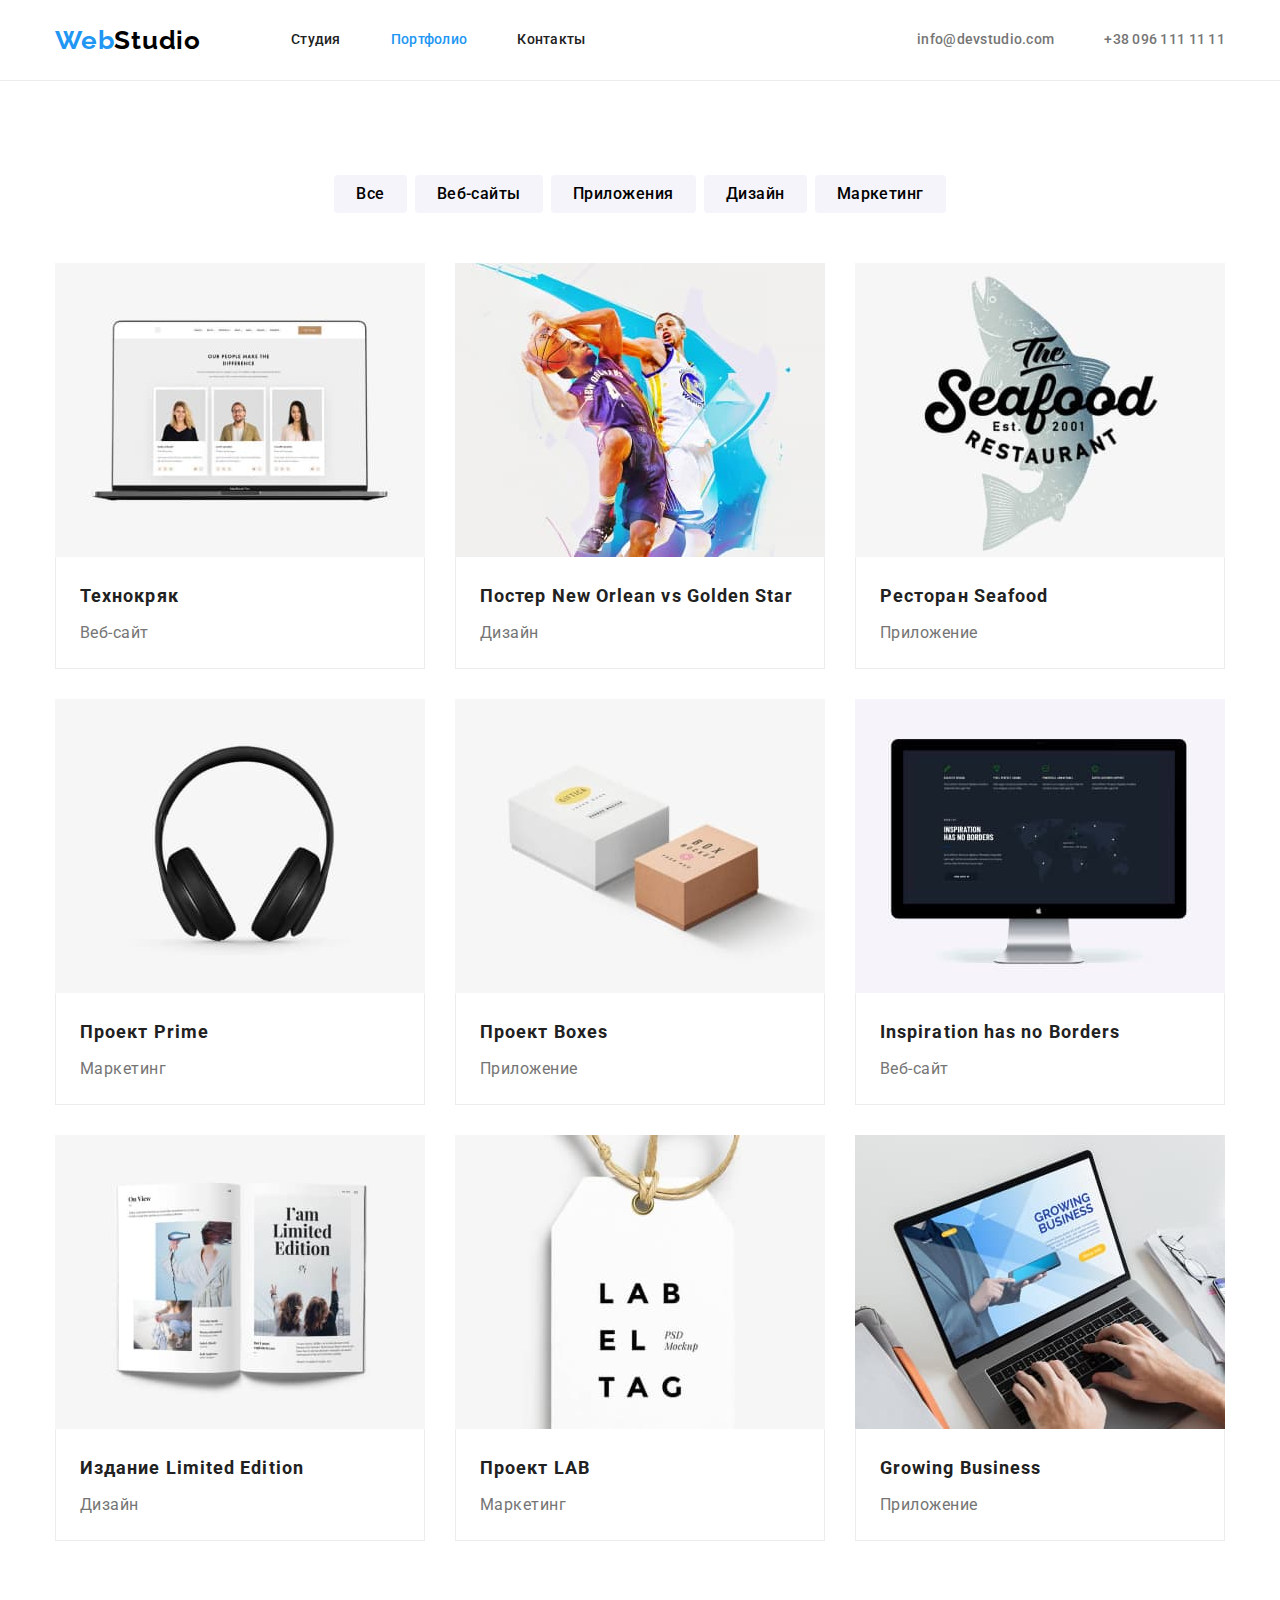
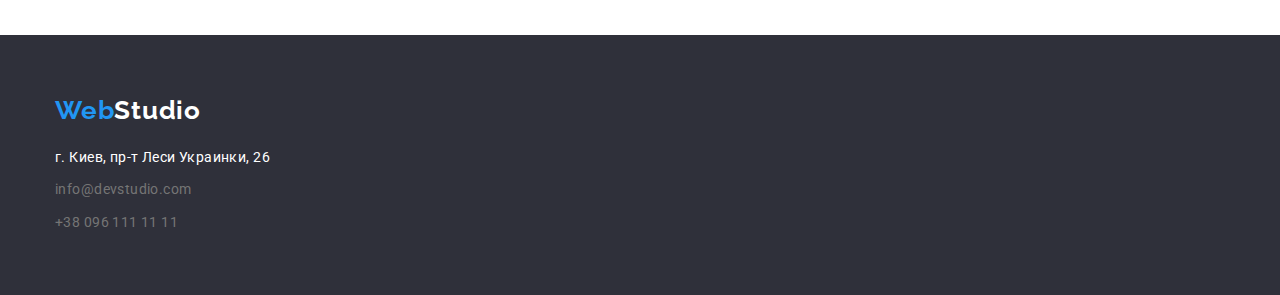
==== portfolio.html @ 1a52b425 "copy HW3" ====
<!DOCTYPE html>
<html lang="ru">

<head>
  <meta charset="UTF-8" />
  <meta http-equiv="X-UA-Compatible" content="IE=edge" />
  <meta name="viewport" content="width=device-width, initial-scale=1.0" />
  <link rel="preconnect" href="https://fonts.googleapis.com">
  <link rel="preconnect" href="https://fonts.gstatic.com" crossorigin>
  <link href="https://fonts.googleapis.com/css2?family=Raleway:wght@700&family=Roboto:wght@400;500;700;900&display=swap"
    rel="stylesheet">
  <link rel="stylesheet" href="https://cdnjs.cloudflare.com/ajax/libs/modern-normalize/1.1.0/modern-normalize.min.css">
  <link rel="stylesheet" href="./css/styles.css">
  <title>WebStudio</title>
</head>

<body>
<header class="header">
  <div class="container">
    <nav class="nav">
      <a class="logo" href="./index.html"><span class="logo-decoration">Web</span>Studio</a>
      <ul class="nav-list">
        <li class="item"><a class="link" href="./index.html">Студия</a></li>
        <li class="item"><a class="link active" href="./portfolio.html">Портфолио</a></li>
        <li class="item"><a class="link" href="#">Контакты</a></li>
      </ul>
    </nav>
    <ul class="contacts-list">
      <li class="item"><a class="link" href="mailto:info@devstudio.com">info@devstudio.com</a></li>
      <li class="item"><a class="link" href="tel:+380961111111">+38 096 111 11 11</a></li>
    </ul>
  </div>
</header>
  <main>
    <section class="section menu">
      <div class="container">
        <h1 class="title">Портфолио</h1>
        <ul class="menu-list">
          <li class="item"><button type="button">Все</button></li>
          <li class="item"><button type="button">Веб-сайты</button></li>
          <li class="item"><button type="button">Приложения</button></li>
          <li class="item"><button type="button">Дизайн</button></li>
          <li class="item"><button type="button">Маркетинг</button></li>
        </ul>
        <ul class="portfolio-list">
          <li class="item">
            <a href="#">
              <img src="./images/laptop.jpeg" alt="включенный ноутбук" width="370" height="294">
            </a>
            <div class="description">
              <h2 class="project-name">Технокряк</h2>
              <p class="project-type">Веб-сайт</p>
            </div>
          </li>
          <li class="item">
            <a href="#">
              <img src="./images/two-players.jpeg" alt="два баскетболиста борящихся за мяч" width="370" height="294">
            </a>
            <div class="description">
              <h2 class="project-name">Постер New Orlean vs Golden Star</h2>
              <p class="project-type">Дизайн</p>
            </div>
          </li>
          <li class="item">
            <a href="#">
              <img src="./images/logo-fish.jpeg" alt="логотип ресторана в виде рыбы" width="370" height="294">
            </a>
            <div class="description">
              <h2 class="project-name">Ресторан Seafood</h2>
              <p class="project-type">Приложение</p>
            </div>
          </li>
          <li class="item">
            <a href="#">
              <img src="./images/headphones.jpeg" alt="черные полноразмерные наушники" width="370" height="294">
            </a>
            <div class="description">
              <h2 class="project-name">Проект Prime</h2>
              <p class="project-type">Маркетинг</p>
            </div>
          </li>
          <li class="item">
            <a href="#">
              <img src="./images/two-boxes.jpeg" alt="белая и бежевая картонные коробки" width="370" height="294">
            </a>
            <div class="description">
              <h2 class="project-name">Проект Boxes</h2>
              <p class="project-type">Приложение</p>
            </div>
          </li>
          <li class="item">
            <a href="#">
              <img src="./images/monitor.jpeg" alt="включенный монитор" width="370" height="294">
            </a>
            <div class="description">
              <h2 class="project-name">Inspiration has no Borders</h2>
              <p class="project-type">Веб-сайт</p>
            </div>
          </li>
          <li class="item">
            <a href="#">
              <img src="./images/open_book.jpeg" alt="открытая книга" width="370" height="294">
            </a>
            <div class="description">
              <h2 class="project-name">Издание Limited Edition</h2>
              <p class="project-type">Дизайн</p>
            </div>
          </li>
          <li class="item">
            <a href="#">
              <img src="./images/tag.jpeg" alt="белая бирка с веревочкой" width="370" height="294">
            </a>
            <div class="description">
              <h2 class="project-name">Проект LAB</h2>
              <p class="project-type">Маркетинг</p>
            </div>
          </li>
          <li class="item">
            <a href="#">
              <img src="./images/work-on-laptop.jpeg" alt="ноутбук на котором работают" width="370" height="294">
            </a>
            <div class="description">
              <h2 class="project-name">Growing Business</h2>
              <p class="project-type">Приложение</p>
            </div>
          </li>
        </ul>
      </div>
    </section>
  </main>
  <footer class="footer">
    <div class="container">
      <a class="logo" href="./index.html"><span class="logo-decoration">Web</span>Studio</a>
      <address>
        <ul class="address-list">
          <li class="item"><a class="link address" href="#">г. Киев, пр-т Леси Украинки, 26</a></li>
          <li class="item"><a class="link" href="mailto:info@devstudio.com">info@devstudio.com</a></li>
          <li class="item"><a class="link" href="tel:+380961111111">+38 096 111 11 11</a></li>
        </ul>
      </address>
    </div>
  </footer>
</body>

</html>
---- css/styles.css ----
:root {
  --basic-background-color: #ffffff;
  --brand-background-color: #2f303a;
  --section-background-color: #e5e5e5;
  --section-background-color-comand: #f5f4fa;
  --text-color-accent: #2196f3;
  --text-color-primary: #212121;
  --text-color-secondary: #757575;
  --color-logo: #000000;
  --section-background-menu: #eeeeee;
  --header-border-color: #ececec;
}

h1,
h2,
h3,
ul,
p {
  margin: 0;
  padding: 0;
}

body {
  font-family: "Roboto", sans-serif;
  color: var(--text-color-primary);
}

body ul,
a {
  list-style: none;
  text-decoration: none;
}

.section {
  padding-top: 94px;
  padding-bottom: 94px;
  /* outline: 1px solid red; */
}

.container {
  width: 1200px;
  padding: 0 15px;
  margin: 0 auto;
}

/* header */
.header {
  font-weight: 500;
  font-size: 14px;
  line-height: 1.14;
  letter-spacing: 0.02em;
  border-bottom: 1px solid var(--header-border-color);
}

.contacts-list .link {
  color: var(--text-color-secondary);
  display: block;
  padding: 32px 0;
}

.nav-list .link {
  color: var(--text-color-primary);
  display: block;
  padding: 32px 0;
}

.link.active {
  color: var(--text-color-accent);
}

.logo {
  font-family: "Raleway", sans-serif;
  font-weight: 700;
  font-size: 26px;
  line-height: 1.19;
  letter-spacing: 0.03em;
  color: var(--color-logo);
  margin-right: 90px;
}

.logo-decoration {
  color: var(--text-color-accent);
}

.link:hover,
.link:focus {
  color: var(--text-color-accent);
}

.header .container {
  display: flex;
  align-items: center;
}

.nav {
  display: flex;
  align-items: center;
}

.nav-list,
.contacts-list {
  display: flex;
  align-items: center;
}

.contacts-list {
  margin-left: auto;
}

.nav-list .item,
.contacts-list .item {
  margin-right: 50px;
}

.nav-list .item:last-child,
.contacts-list .item:last-child {
  margin-right: 0;
}

/* hero */
.hero {
  background-color: var(--brand-background-color);
  text-align: center;
}

.hero .container {
  padding: 200px 0;
}

.title.hero {
  font-weight: 900;
  font-size: 44px;
  line-height: 1.36;
  letter-spacing: 0.06em;
  text-transform: uppercase;
  color: var(--basic-background-color);
  margin-bottom: 30px;
  margin-left: auto;
  margin-right: auto;
  width: 696px;
}

.hero button {
  width: 200px;
  height: 50px;
  background-color: var(--text-color-accent);
  color: var(--basic-background-color);
  border: 0;
  text-align: center;
  font-weight: 700;
  font-size: 16px;
  line-height: 1.87;
  cursor: pointer;
  display: block;
  display: inline-block;
  align-items: center;
  text-align: center;
  letter-spacing: 0.06em;
  border-radius: 4px;
}

.title {
  font-weight: 700;
  font-size: 36px;
  line-height: 1.17;
  text-align: center;
  letter-spacing: 0.03em;
}

/* benefits */
.benefits .container {
  margin: 0 auto;
}

.benefits .list {
  display: flex;
}

.benefits .item {
  width: 270px;
  justify-content: space-between;
}

.benefits .item:not(:first-child) {
  margin-left: 30px;
}

.benefits .title,
.menu .title {
  display: none;
}

.header,
.benefits,
.our-work,
.menu {
  background-color: var(--header-background-color);
}

.benefits .sub-title {
  font-weight: 700;
  font-size: 14px;
  line-height: 1.14;
  letter-spacing: 0.03em;
  text-transform: uppercase;
  margin-bottom: 10px;
}

.benefits .text {
  color: var(--text-color-secondary);
  font-size: 14px;
  line-height: 1.71;
  letter-spacing: 0.03em;
}

.section.our-work {
  padding-top: 0;
}

.our-work img {
  display: block;
  max-height: auto;
}

.our-work .title {
  margin-bottom: 50px;
}

.our-work .title-list {
  display: flex;
  justify-content: space-between;
}

/* comand */
.comand {
  background-color: var(--section-background-color-comand);
}

.comand .title {
  margin-bottom: 50px;
}

.comand .title-list {
  display: flex;
  justify-content: space-between;
}

.photo-worker {
  display: block;
  margin-bottom: 30px;
}

.worker-name {
  margin-bottom: 10px;
}

.job-title {
  margin-bottom: 30px;
}

.comand .item {
  width: 270px;
  background-color: var(--basic-background-color);
  box-shadow: 0px 1px 3px rgba(0, 0, 0, 0.12), 0px 1px 1px rgba(0, 0, 0, 0.14),
    0px 2px 1px rgba(0, 0, 0, 0.2);
  border-radius: 0px 0px 4px 4px;
}

.worker-name {
  font-weight: 500;
  font-size: 16px;
  line-height: 1.19;
  text-align: center;
  letter-spacing: 0.03em;
}

.job-title {
  color: var(--text-color-secondary);
  font-size: 16px;
  line-height: 1.18;
  text-align: center;
  letter-spacing: 0.03em;
}

/* menu portfolio */
.menu-list button {
  background-color: var(--section-background-color-comand);
  font-weight: 500;
  font-size: 16px;
  line-height: 1.62;
  text-align: center;
  letter-spacing: 0.03em;
  padding: 6px 22px;
  border: 0;
  cursor: pointer;
  border-radius: 4px;
}

.menu .menu-list {
  display: flex;
  margin-bottom: 50px;
  justify-content: center;
}

.menu-list .item:not(:last-child) {
  margin-right: 8px;
}

.menu .portfolio-list {
  display: flex;
  flex-wrap: wrap;
  justify-content: space-between;
}

.portfolio-list .item:not(:nth-last-child(-n + 3)) {
  margin-bottom: 30px;
}

.portfolio-list img {
  display: block;
}

.portfolio-list .description {
  border: 1px solid var(--header-border-color);
  border-top: 1px solid transparent;
  padding: 20px 24px;
  margin-bottom: 0;
}

.project-name {
  font-weight: 700;
  font-size: 18px;
  line-height: 2;
  letter-spacing: 0.06em;
  margin-bottom: 4px;
}

.project-type {
  color: var(--text-color-secondary);
  font-size: 16px;
  line-height: 1.87;
  letter-spacing: 0.03em;
}

.menu-list button:hover,
.menu-list button:focus {
  background-color: var(--text-color-accent);
  color: var(--basic-background-color);
  box-shadow: 0px 3px 1px rgba(0, 0, 0, 0.1), 0px 1px 2px rgba(0, 0, 0, 0.08),
    0px 2px 2px rgba(0, 0, 0, 0.12);
}

/* footer */
.footer {
  background-color: var(--brand-background-color);
  font-size: 14px;
  line-height: 1.71;
  letter-spacing: 0.03em;
}

.footer {
  padding-top: 60px;
  padding-bottom: 60px;
}

.footer .logo {
  color: var(--basic-background-color);
  margin-bottom: 20px;
  display: block;
}

.footer .item:not(:last-child) {
  margin-bottom: 9px;
}

.address-list .link {
  color: var(--text-color-secondary);
  font-style: normal;
}

.address-list .link.address {
  color: var(--basic-background-color);
}
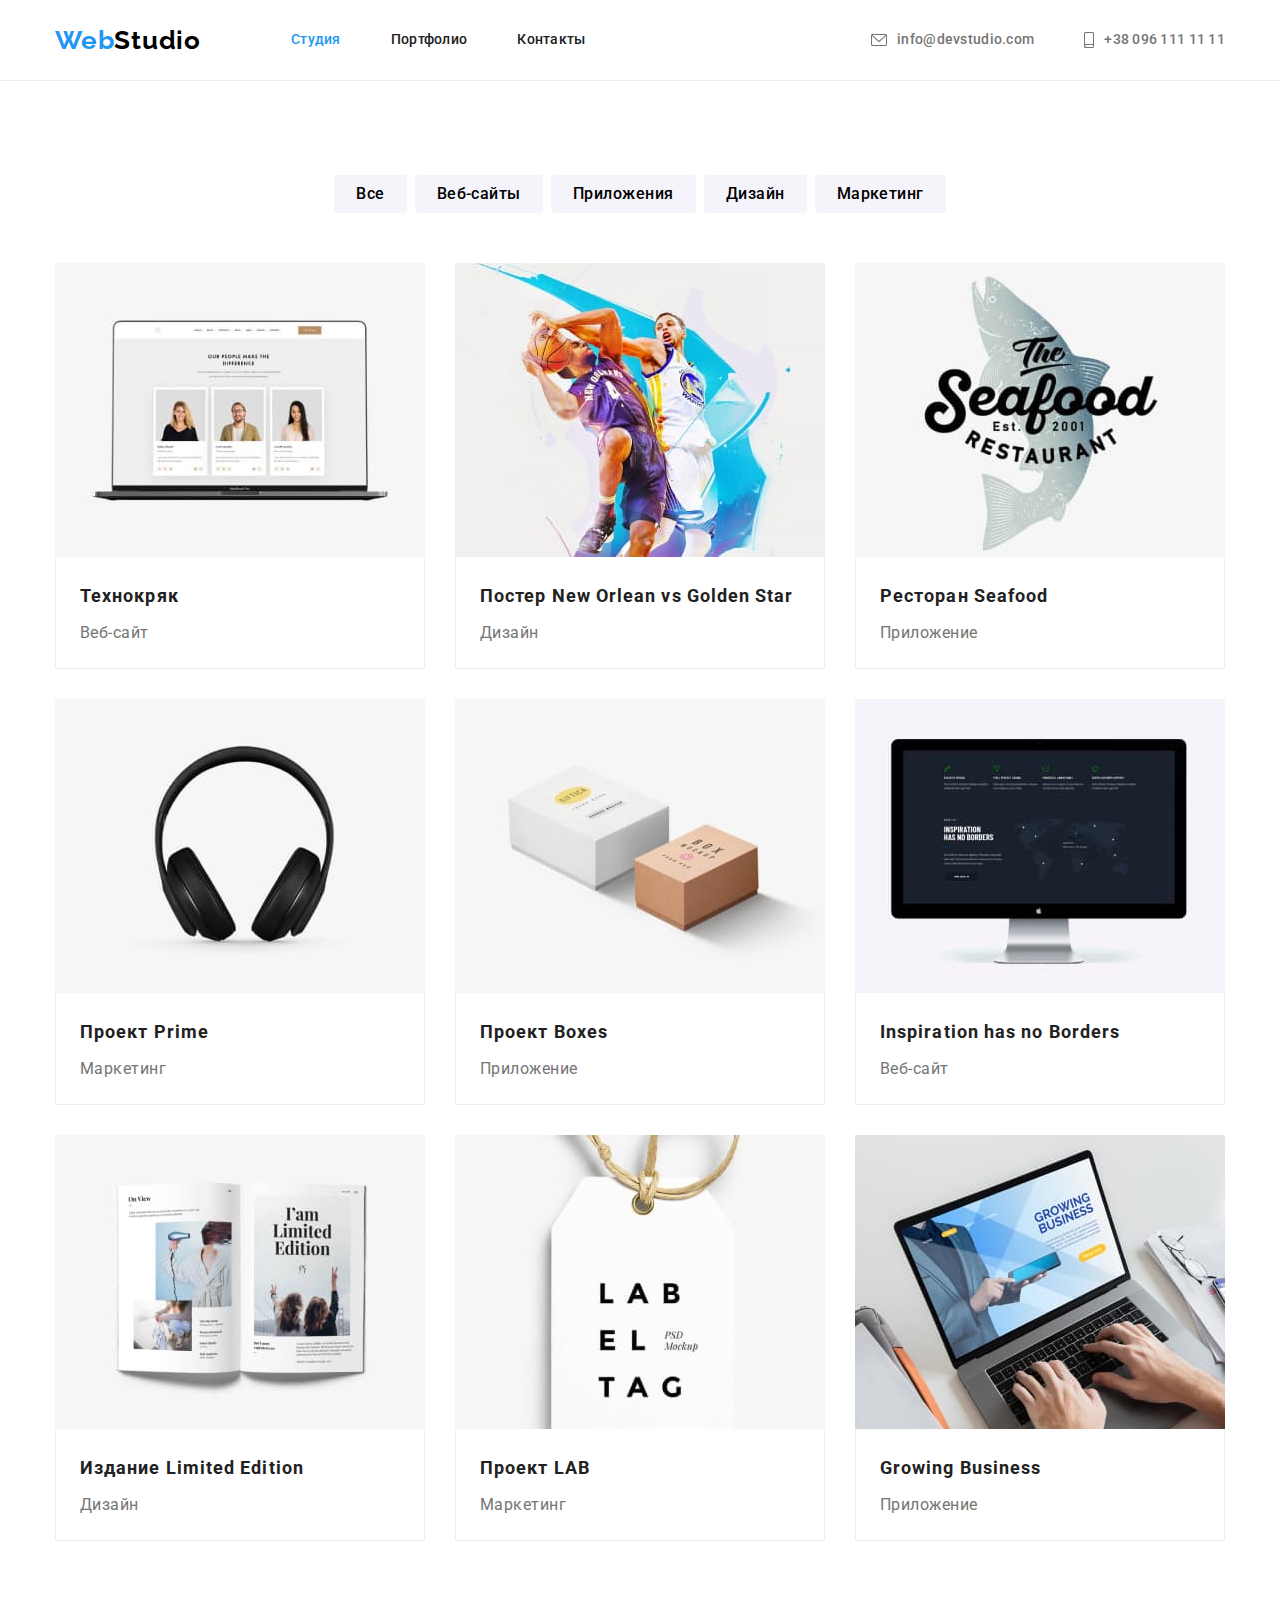
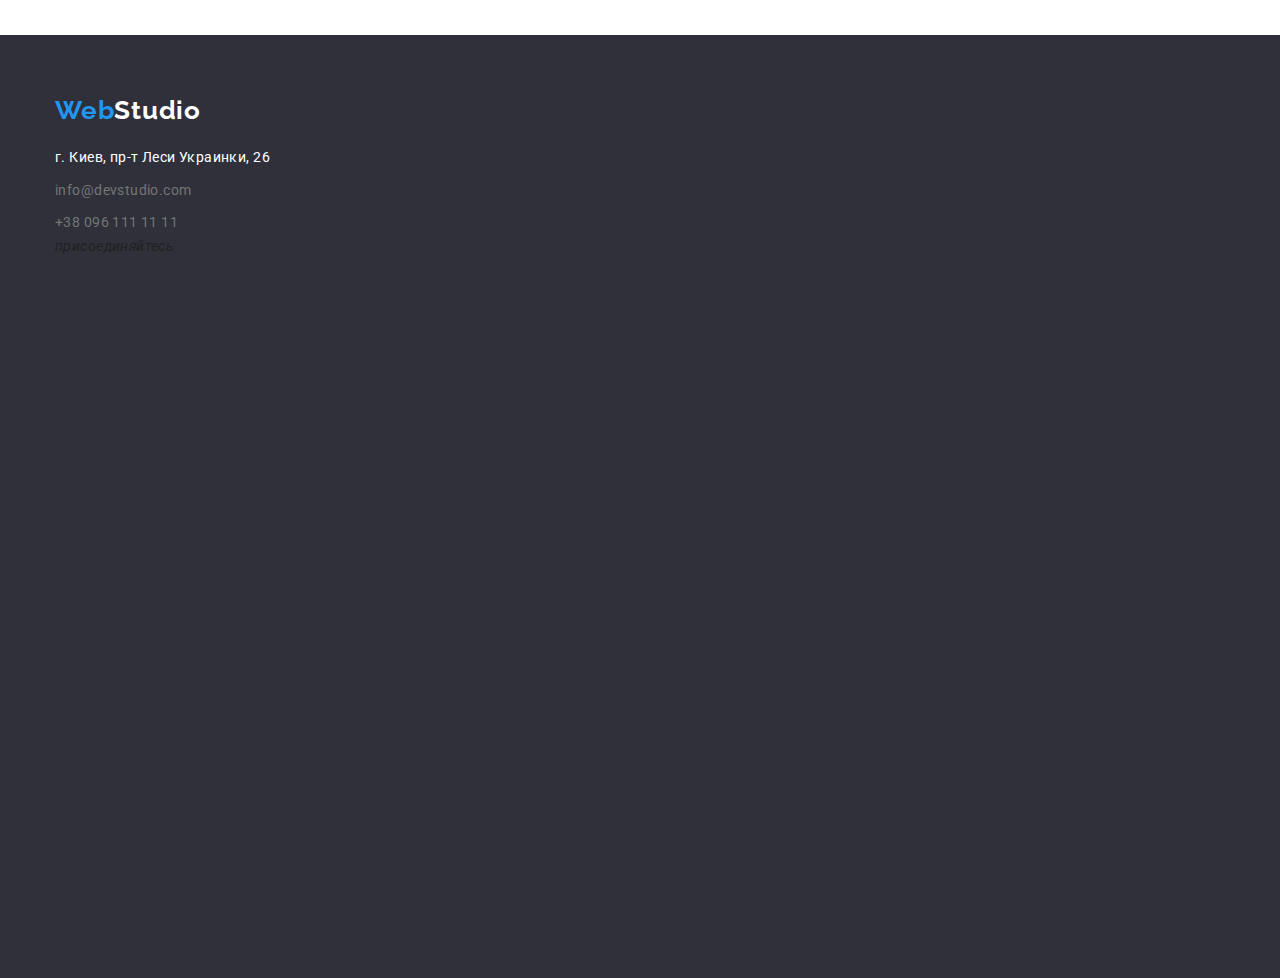
==== commit 1d8f9c43: "work with icons" ====
--- a/portfolio.html
+++ b/portfolio.html
@@ -15,22 +15,22 @@
 </head>
 
 <body>
-<header class="header">
-  <div class="container">
-    <nav class="nav">
-      <a class="logo" href="./index.html"><span class="logo-decoration">Web</span>Studio</a>
-      <ul class="nav-list">
-        <li class="item"><a class="link" href="./index.html">Студия</a></li>
-        <li class="item"><a class="link active" href="./portfolio.html">Портфолио</a></li>
-        <li class="item"><a class="link" href="#">Контакты</a></li>
+  <header class="header">
+    <div class="container">
+      <nav class="nav">
+        <a class="logo" href="./index.html"><span class="logo-decoration">Web</span>Studio</a>
+        <ul class="nav-list">
+          <li class="item"><a class="link active" href="./index.html">Студия</a></li>
+          <li class="item"><a class="link" href="./portfolio.html">Портфолио</a></li>
+          <li class="item"><a class="link" href="#">Контакты</a></li>
+        </ul>
+      </nav>
+      <ul class="contacts-list">
+        <li class="item"><a class="link mail" href="mailto:info@devstudio.com">info@devstudio.com</a></li>
+        <li class="item"><a class="link phone" href="tel:+380961111111">+38 096 111 11 11</a></li>
       </ul>
-    </nav>
-    <ul class="contacts-list">
-      <li class="item"><a class="link" href="mailto:info@devstudio.com">info@devstudio.com</a></li>
-      <li class="item"><a class="link" href="tel:+380961111111">+38 096 111 11 11</a></li>
-    </ul>
-  </div>
-</header>
+    </div>
+  </header>
   <main>
     <section class="section menu">
       <div class="container">
@@ -137,6 +137,29 @@
           <li class="item"><a class="link" href="mailto:info@devstudio.com">info@devstudio.com</a></li>
           <li class="item"><a class="link" href="tel:+380961111111">+38 096 111 11 11</a></li>
         </ul>
+        <p>присоединяйтесь</p>
+        <ul class="list social-networks">
+          <li class="item">
+            <a class="link" href="">
+              <svg></svg>
+            </a>
+          </li>
+          <li class="item">
+            <a class="link" href="">
+              <svg></svg>
+            </a>
+          </li>
+          <li class="item">
+            <a class="link" href="">
+              <svg></svg>
+            </a>
+          </li>
+          <li class="item">
+            <a class="link" href="">
+              <svg></svg>
+            </a>
+          </li>
+        </ul>
       </address>
     </div>
   </footer>
--- a/css/styles.css
+++ b/css/styles.css
@@ -107,9 +107,15 @@
   margin-left: auto;
 }
 
+.contacts-list .link {
+  display: inline-flex;
+  align-items: center;
+}
+
 .nav-list .item,
 .contacts-list .item {
   margin-right: 50px;
+  /* outline: 1px solid red; */
 }
 
 .nav-list .item:last-child,
@@ -117,17 +123,44 @@
   margin-right: 0;
 }
 
+.contacts-list .link::before {
+  content: "";
+  display: inline-block;
+  margin-right: 10px;
+}
+
+.link.mail::before {
+  background-image: url(../images/envelope.svg);
+  width: 16px;
+  height: 12px;
+}
+
+.link.phone::before {
+  background-image: url(../images/smartphone.svg);
+  width: 10px;
+  height: 16px;
+}
+
 /* hero */
 .hero {
   background-color: var(--brand-background-color);
   text-align: center;
+  background-image: linear-gradient(
+      to right,
+      rgba(47, 48, 58, 0.4),
+      rgba(47, 48, 58, 0.4)
+    ),
+    url(../images/Img.jpeg);
+  background-repeat: no-repeat;
+  background-size: cover;
+  background-position: center;
 }
 
 .hero .container {
   padding: 200px 0;
 }
 
-.title.hero {
+.hero .title {
   font-weight: 900;
   font-size: 44px;
   line-height: 1.36;
@@ -165,6 +198,7 @@
   line-height: 1.17;
   text-align: center;
   letter-spacing: 0.03em;
+  margin-bottom: 50px;
 }
 
 /* benefits */
@@ -179,6 +213,35 @@
 .benefits .item {
   width: 270px;
   justify-content: space-between;
+}
+
+.benefits .item::before {
+  display: block;
+  content: "";
+  width: 270px;
+  height: 120px;
+  margin-bottom: 30px;
+  background-color: var(--section-background-color-comand);
+  background-repeat: no-repeat;
+  background-size: contain;
+  background-position: center;
+  background-size: 70px 70px;
+}
+
+.item.antenna::before {
+  background-image: url(../images/antenna.svg);
+}
+
+.item.clock::before {
+  background-image: url(../images/clock.svg);
+}
+
+.item.diagram::before {
+  background-image: url(../images/diagram.svg);
+}
+
+.item.astronaut::before {
+  background-image: url(../images/astronaut.svg);
 }
 
 .benefits .item:not(:first-child) {
@@ -222,10 +285,6 @@
   max-height: auto;
 }
 
-.our-work .title {
-  margin-bottom: 50px;
-}
-
 .our-work .title-list {
   display: flex;
   justify-content: space-between;
@@ -234,10 +293,6 @@
 /* comand */
 .comand {
   background-color: var(--section-background-color-comand);
-}
-
-.comand .title {
-  margin-bottom: 50px;
 }
 
 .comand .title-list {
@@ -282,6 +337,25 @@
   letter-spacing: 0.03em;
 }
 
+/* our-clients */
+
+.our-clients .list {
+  display: flex;
+}
+
+.our-clients .item {
+  display: block;
+  height: 92px;
+  width: 170px;
+  outline: 1px solid red;
+}
+
+.our-clients img {
+  display: block;
+  background-position: center;
+
+}
+
 /* menu portfolio */
 .menu-list button {
   background-color: var(--section-background-color-comand);
@@ -381,3 +455,5 @@
 .address-list .link.address {
   color: var(--basic-background-color);
 }
+
+
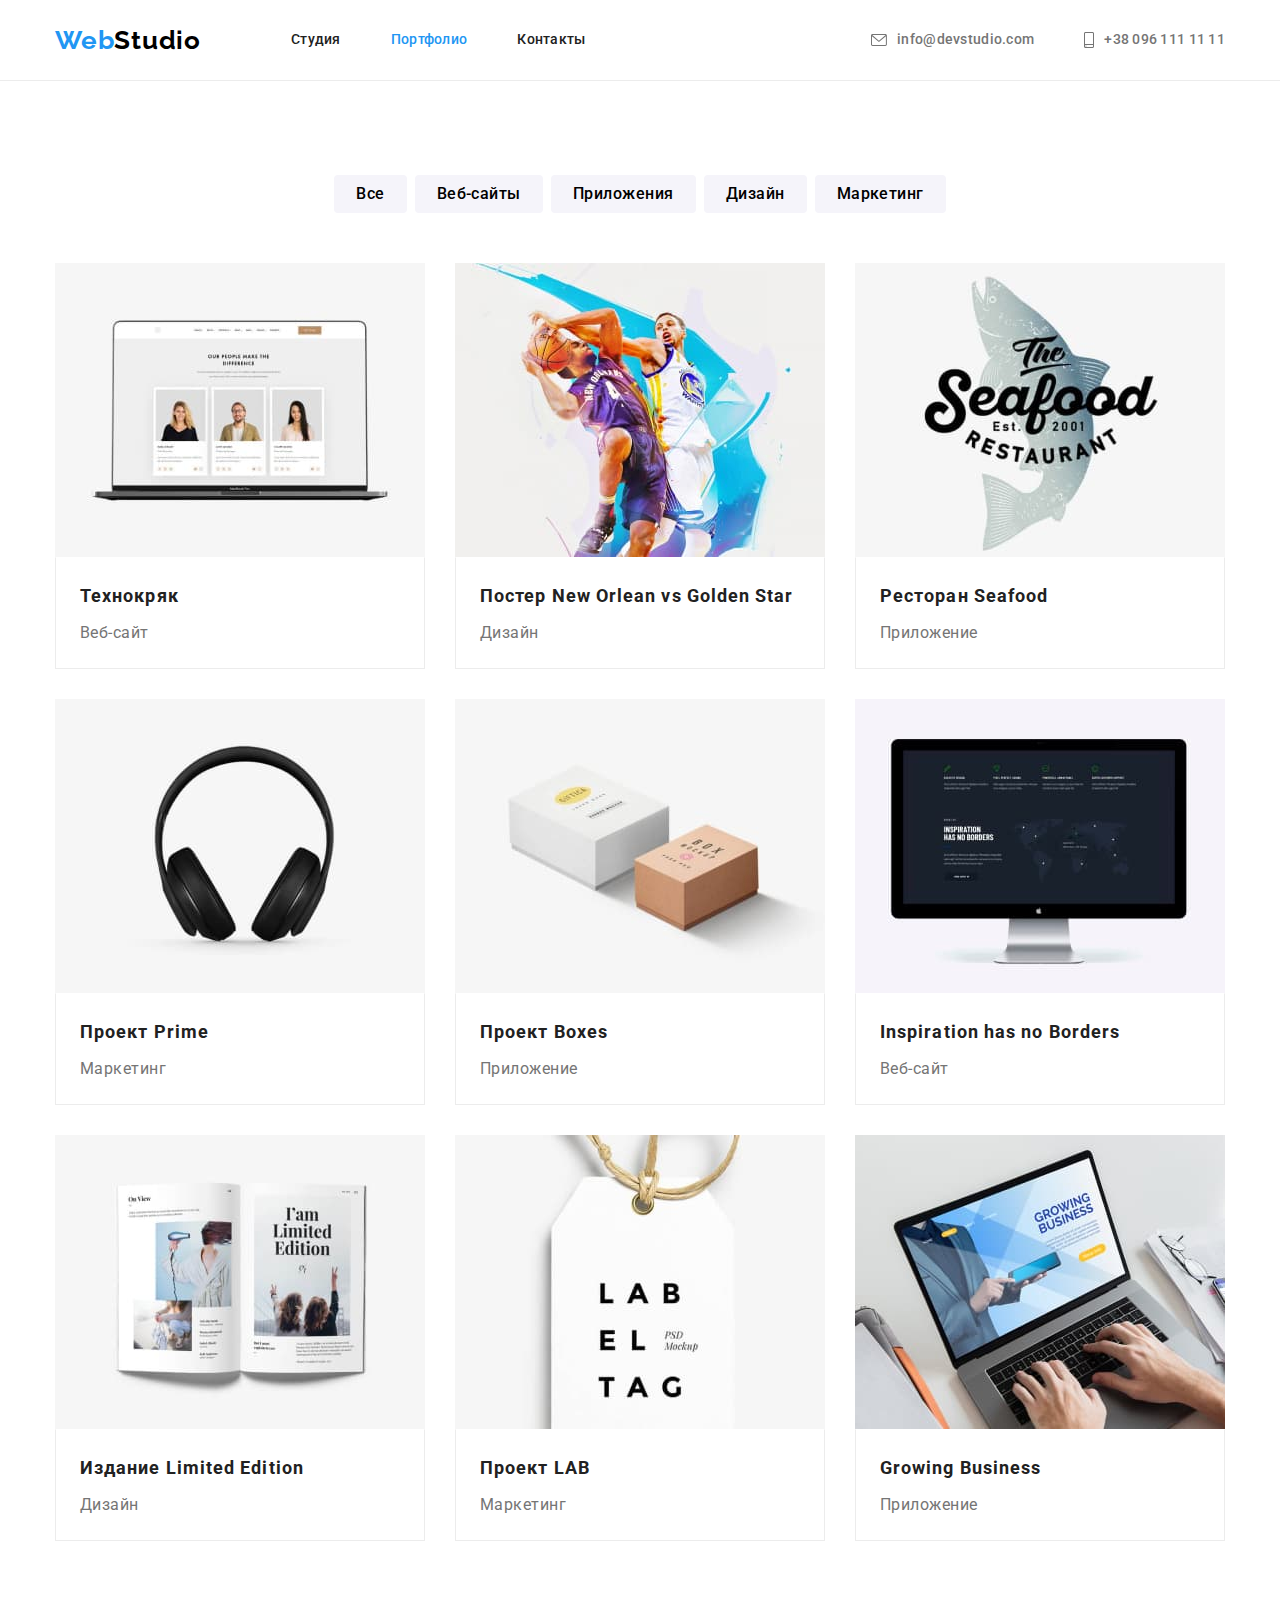
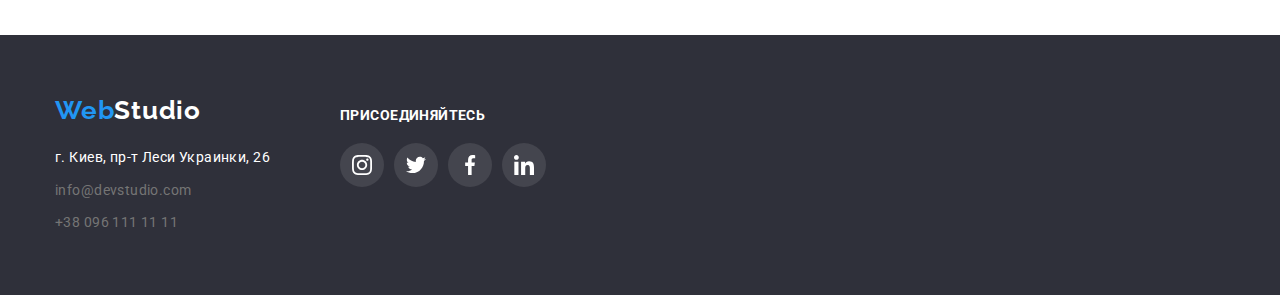
==== commit 21d271b7: "complete HW4" ====
--- a/portfolio.html
+++ b/portfolio.html
@@ -20,14 +20,22 @@
       <nav class="nav">
         <a class="logo" href="./index.html"><span class="logo-decoration">Web</span>Studio</a>
         <ul class="nav-list">
-          <li class="item"><a class="link active" href="./index.html">Студия</a></li>
-          <li class="item"><a class="link" href="./portfolio.html">Портфолио</a></li>
+          <li class="item"><a class="link" href="./index.html">Студия</a></li>
+          <li class="item"><a class="link active" href="./portfolio.html">Портфолио</a></li>
           <li class="item"><a class="link" href="#">Контакты</a></li>
         </ul>
       </nav>
       <ul class="contacts-list">
-        <li class="item"><a class="link mail" href="mailto:info@devstudio.com">info@devstudio.com</a></li>
-        <li class="item"><a class="link phone" href="tel:+380961111111">+38 096 111 11 11</a></li>
+        <li class="item"><a class="link" href="mailto:info@devstudio.com">
+            <svg class="icon envelope" width="16px" height="12px">
+              <use href="./images/symbol-defs.svg#icon-envelope"></use>
+            </svg>
+            info@devstudio.com</a></li>
+        <li class="item"><a class="link" href="tel:+380961111111">
+            <svg svg class="icon smartphone" width="10px" height="16px">
+              <use href="./images/symbol-defs.svg#icon-smartphone"></use>
+            </svg>
+            +38 096 111 11 11</a></li>
       </ul>
     </div>
   </header>
@@ -44,85 +52,85 @@
         </ul>
         <ul class="portfolio-list">
           <li class="item">
-            <a href="#">
+            <a class="link" href="#">
               <img src="./images/laptop.jpeg" alt="включенный ноутбук" width="370" height="294">
+              <div class="description">
+                <h2 class="project-name">Технокряк</h2>
+                <p class="project-type">Веб-сайт</p>
+              </div>
             </a>
-            <div class="description">
-              <h2 class="project-name">Технокряк</h2>
-              <p class="project-type">Веб-сайт</p>
-            </div>
           </li>
           <li class="item">
-            <a href="#">
+            <a class="link" href="#">
               <img src="./images/two-players.jpeg" alt="два баскетболиста борящихся за мяч" width="370" height="294">
+              <div class="description">
+                <h2 class="project-name">Постер New Orlean vs Golden Star</h2>
+                <p class="project-type">Дизайн</p>
+              </div>
             </a>
-            <div class="description">
-              <h2 class="project-name">Постер New Orlean vs Golden Star</h2>
-              <p class="project-type">Дизайн</p>
-            </div>
           </li>
           <li class="item">
-            <a href="#">
+            <a class="link" href="#">
               <img src="./images/logo-fish.jpeg" alt="логотип ресторана в виде рыбы" width="370" height="294">
+              <div class="description">
+                <h2 class="project-name">Ресторан Seafood</h2>
+                <p class="project-type">Приложение</p>
+              </div>
             </a>
-            <div class="description">
-              <h2 class="project-name">Ресторан Seafood</h2>
-              <p class="project-type">Приложение</p>
-            </div>
           </li>
           <li class="item">
-            <a href="#">
+            <a class="link" href="#">
               <img src="./images/headphones.jpeg" alt="черные полноразмерные наушники" width="370" height="294">
+              <div class="description">
+                <h2 class="project-name">Проект Prime</h2>
+                <p class="project-type">Маркетинг</p>
+              </div>
             </a>
-            <div class="description">
-              <h2 class="project-name">Проект Prime</h2>
-              <p class="project-type">Маркетинг</p>
-            </div>
           </li>
           <li class="item">
-            <a href="#">
+            <a class="link" href="#">
               <img src="./images/two-boxes.jpeg" alt="белая и бежевая картонные коробки" width="370" height="294">
+              <div class="description">
+                <h2 class="project-name">Проект Boxes</h2>
+                <p class="project-type">Приложение</p>
+              </div>
             </a>
-            <div class="description">
-              <h2 class="project-name">Проект Boxes</h2>
-              <p class="project-type">Приложение</p>
-            </div>
           </li>
           <li class="item">
-            <a href="#">
+            <a class="link" href="#">
               <img src="./images/monitor.jpeg" alt="включенный монитор" width="370" height="294">
+              <div class="description">
+                <h2 class="project-name">Inspiration has no Borders</h2>
+                <p class="project-type">Веб-сайт</p>
+              </div>
             </a>
-            <div class="description">
-              <h2 class="project-name">Inspiration has no Borders</h2>
-              <p class="project-type">Веб-сайт</p>
-            </div>
           </li>
           <li class="item">
-            <a href="#">
+            <a class="link" href="#">
               <img src="./images/open_book.jpeg" alt="открытая книга" width="370" height="294">
+              <div class="description">
+                <h2 class="project-name">Издание Limited Edition</h2>
+                <p class="project-type">Дизайн</p>
+              </div>
             </a>
-            <div class="description">
-              <h2 class="project-name">Издание Limited Edition</h2>
-              <p class="project-type">Дизайн</p>
-            </div>
           </li>
           <li class="item">
-            <a href="#">
+            <a class="link" href="#">
               <img src="./images/tag.jpeg" alt="белая бирка с веревочкой" width="370" height="294">
+              <div class="description">
+                <h2 class="project-name">Проект LAB</h2>
+                <p class="project-type">Маркетинг</p>
+              </div>
             </a>
-            <div class="description">
-              <h2 class="project-name">Проект LAB</h2>
-              <p class="project-type">Маркетинг</p>
-            </div>
           </li>
           <li class="item">
-            <a href="#">
+            <a class="link" href="#">
               <img src="./images/work-on-laptop.jpeg" alt="ноутбук на котором работают" width="370" height="294">
+              <div class="description">
+                <h2 class="project-name">Growing Business</h2>
+                <p class="project-type">Приложение</p>
+              </div>
             </a>
-            <div class="description">
-              <h2 class="project-name">Growing Business</h2>
-              <p class="project-type">Приложение</p>
-            </div>
           </li>
         </ul>
       </div>
@@ -130,37 +138,41 @@
   </main>
   <footer class="footer">
     <div class="container">
-      <a class="logo" href="./index.html"><span class="logo-decoration">Web</span>Studio</a>
-      <address>
-        <ul class="address-list">
-          <li class="item"><a class="link address" href="#">г. Киев, пр-т Леси Украинки, 26</a></li>
-          <li class="item"><a class="link" href="mailto:info@devstudio.com">info@devstudio.com</a></li>
-          <li class="item"><a class="link" href="tel:+380961111111">+38 096 111 11 11</a></li>
-        </ul>
-        <p>присоединяйтесь</p>
-        <ul class="list social-networks">
-          <li class="item">
-            <a class="link" href="">
-              <svg></svg>
-            </a>
+      <div class="address-block">
+        <a class="logo" href="./index.html"><span class="logo-decoration">Web</span>Studio</a>
+        <address>
+          <ul class="address-list">
+            <li class="item"><a class="link address" href="#">г. Киев, пр-т Леси Украинки, 26</a></li>
+            <li class="item"><a class="link" href="mailto:info@devstudio.com">info@devstudio.com</a></li>
+            <li class="item"><a class="link" href="tel:+380961111111">+38 096 111 11 11</a></li>
+          </ul>
+        </address>
+      </div>
+      <div class="social-network-block">
+        <p class="subscription-title">присоединяйтесь</p>
+        <ul class="social-network footer list">
+          <li class="network-item">
+            <a class="link" href="#"><svg class="icon" width="20px" height="20px">
+                <use href="./images/symbol-defs.svg#icon-instagram"></use>
+              </svg></a>
           </li>
-          <li class="item">
-            <a class="link" href="">
-              <svg></svg>
-            </a>
+          <li class="network-item">
+            <a class="link" href="#"><svg class="icon" width="20px" height="20px">
+                <use href="./images/symbol-defs.svg#icon-twitter"></use>
+              </svg></a>
           </li>
-          <li class="item">
-            <a class="link" href="">
-              <svg></svg>
-            </a>
+          <li class="network-item">
+            <a class="link" href="#"><svg class="icon" width="20px" height="20px">
+                <use href="./images/symbol-defs.svg#icon-facebook"></use>
+              </svg></a>
           </li>
-          <li class="item">
-            <a class="link" href="">
-              <svg></svg>
-            </a>
+          <li class="network-item">
+            <a class="link" href="#"><svg class="icon" width="20px" height="20px">
+                <use href="./images/symbol-defs.svg#icon-linkedin"></use>
+              </svg></a>
           </li>
         </ul>
-      </address>
+      </div>
     </div>
   </footer>
 </body>
--- a/css/styles.css
+++ b/css/styles.css
@@ -9,6 +9,8 @@
   --color-logo: #000000;
   --section-background-menu: #eeeeee;
   --header-border-color: #ececec;
+  --border-color: #afb1b8;
+  --footer-background-color-link: #44454e;
 }
 
 h1,
@@ -37,6 +39,10 @@
   /* outline: 1px solid red; */
 }
 
+.icon {
+  display: block;
+}
+
 .container {
   width: 1200px;
   padding: 0 15px;
@@ -52,30 +58,41 @@
   border-bottom: 1px solid var(--header-border-color);
 }
 
+.header .container {
+  display: flex;
+  align-items: center;
+}
+
+.header .link {
+  display: block;
+  padding: 32px 0;
+}
+
 .contacts-list .link {
+  display: inline-flex;
+  align-items: center;
   color: var(--text-color-secondary);
-  display: block;
-  padding: 32px 0;
+}
+
+.nav-list {
+  margin-left: 90px;
 }
 
 .nav-list .link {
   color: var(--text-color-primary);
-  display: block;
-  padding: 32px 0;
 }
 
 .link.active {
   color: var(--text-color-accent);
 }
 
-.logo {
+.header .logo {
   font-family: "Raleway", sans-serif;
   font-weight: 700;
   font-size: 26px;
   line-height: 1.19;
   letter-spacing: 0.03em;
   color: var(--color-logo);
-  margin-right: 90px;
 }
 
 .logo-decoration {
@@ -87,11 +104,6 @@
   color: var(--text-color-accent);
 }
 
-.header .container {
-  display: flex;
-  align-items: center;
-}
-
 .nav {
   display: flex;
   align-items: center;
@@ -105,17 +117,11 @@
 
 .contacts-list {
   margin-left: auto;
-}
-
-.contacts-list .link {
-  display: inline-flex;
-  align-items: center;
 }
 
 .nav-list .item,
 .contacts-list .item {
   margin-right: 50px;
-  /* outline: 1px solid red; */
 }
 
 .nav-list .item:last-child,
@@ -123,22 +129,30 @@
   margin-right: 0;
 }
 
-.contacts-list .link::before {
-  content: "";
-  display: inline-block;
+.contacts-list .icon {
   margin-right: 10px;
 }
 
-.link.mail::before {
-  background-image: url(../images/envelope.svg);
-  width: 16px;
-  height: 12px;
-}
-
-.link.phone::before {
-  background-image: url(../images/smartphone.svg);
-  width: 10px;
-  height: 16px;
+.contacts-list .icon {
+  fill: var(--text-color-secondary);
+}
+
+.contacts-list .link:hover .icon,
+contacts-list .link:focus .icon {
+  fill: var(--text-color-accent);
+}
+
+.logo {
+  font-family: "Raleway", sans-serif;
+  font-weight: 700;
+  font-size: 26px;
+  line-height: 1.19;
+  letter-spacing: 0.03em;
+  color: var(--color-logo);
+}
+
+.logo-decoration {
+  color: var(--text-color-accent);
 }
 
 /* hero */
@@ -215,33 +229,16 @@
   justify-content: space-between;
 }
 
-.benefits .item::before {
-  display: block;
-  content: "";
-  width: 270px;
-  height: 120px;
+.benefits .box {
+  display: inline-flex;
+  background-color: var(--section-background-color-comand);
+  padding: 25px 100px;
   margin-bottom: 30px;
-  background-color: var(--section-background-color-comand);
-  background-repeat: no-repeat;
-  background-size: contain;
-  background-position: center;
-  background-size: 70px 70px;
-}
-
-.item.antenna::before {
-  background-image: url(../images/antenna.svg);
-}
-
-.item.clock::before {
-  background-image: url(../images/clock.svg);
-}
-
-.item.diagram::before {
-  background-image: url(../images/diagram.svg);
-}
-
-.item.astronaut::before {
-  background-image: url(../images/astronaut.svg);
+}
+
+.benefits .icon {
+  width: 70px;
+  height: 70px;
 }
 
 .benefits .item:not(:first-child) {
@@ -305,16 +302,9 @@
   margin-bottom: 30px;
 }
 
-.worker-name {
-  margin-bottom: 10px;
-}
-
-.job-title {
-  margin-bottom: 30px;
-}
-
 .comand .item {
   width: 270px;
+  outline: 1px;
   background-color: var(--basic-background-color);
   box-shadow: 0px 1px 3px rgba(0, 0, 0, 0.12), 0px 1px 1px rgba(0, 0, 0, 0.14),
     0px 2px 1px rgba(0, 0, 0, 0.2);
@@ -327,6 +317,7 @@
   line-height: 1.19;
   text-align: center;
   letter-spacing: 0.03em;
+  margin-bottom: 10px;
 }
 
 .job-title {
@@ -335,6 +326,41 @@
   line-height: 1.18;
   text-align: center;
   letter-spacing: 0.03em;
+  margin-bottom: 16px;
+}
+
+.comand .social-network {
+  display: flex;
+  justify-content: center;
+  margin-bottom: 30px;
+}
+
+.social-network .link {
+  display: flex;
+  align-items: center;
+  justify-content: center;
+  background-color: var(--basic-background-color);
+  width: 44px;
+  height: 44px;
+  border-radius: 50%;
+}
+
+.social-network .icon {
+  fill: var(--border-color);
+}
+
+.social-network .link:hover,
+.social-network .link:focus {
+  background-color: var(--text-color-accent);
+}
+
+.social-network .link:hover .icon,
+.social-network .link:focus .icon {
+  fill: var(--basic-background-color);
+}
+
+.social-network .network-item:not(:last-child) {
+  margin-right: 10px;
 }
 
 /* our-clients */
@@ -343,17 +369,23 @@
   display: flex;
 }
 
+.our-clients .link {
+  display: block;
+  padding: 16px 32px;
+}
+
 .our-clients .item {
-  display: block;
-  height: 92px;
-  width: 170px;
-  outline: 1px solid red;
-}
-
-.our-clients img {
-  display: block;
-  background-position: center;
-
+  border: 1px solid var(--border-color);
+  border-radius: 4px;
+}
+
+.our-clients .item:hover,
+.our-clients .item:focus {
+  border-color: var(--text-color-accent);
+}
+
+.our-clients .item:not(:last-child) {
+  margin-right: 30px;
 }
 
 /* menu portfolio */
@@ -394,6 +426,16 @@
   display: block;
 }
 
+.portfolio-list .link {
+  display: block;
+}
+
+.portfolio-list .link:hover,
+.portfolio-list .link:focus {
+  box-shadow: 0px 1px 1px rgba(0, 0, 0, 0.12), 0px 4px 4px rgba(0, 0, 0, 0.06),
+    1px 4px 6px rgba(0, 0, 0, 0.16);
+}
+
 .portfolio-list .description {
   border: 1px solid var(--header-border-color);
   border-top: 1px solid transparent;
@@ -401,15 +443,16 @@
   margin-bottom: 0;
 }
 
-.project-name {
+.link .project-name {
   font-weight: 700;
   font-size: 18px;
   line-height: 2;
   letter-spacing: 0.06em;
   margin-bottom: 4px;
-}
-
-.project-type {
+  color: var(--text-color-primary);
+}
+
+.link .project-type {
   color: var(--text-color-secondary);
   font-size: 16px;
   line-height: 1.87;
@@ -456,4 +499,42 @@
   color: var(--basic-background-color);
 }
 
-
+.footer .container {
+  display: flex;
+}
+
+.social-network-block {
+  margin-top: 12px;
+  margin-left: 70px;
+}
+
+.subscription-title {
+  font-family: "Roboto";
+  font-style: normal;
+  font-weight: 700;
+  font-size: 14px;
+  line-height: 16px;
+  letter-spacing: 0.03em;
+  text-transform: uppercase;
+  color: var(--basic-background-color);
+  margin-bottom: 20px;
+}
+
+.social-network.footer {
+  display: flex;
+  padding: 0;
+  margin: 0;
+}
+
+.social-network-block .icon {
+  fill: var(--basic-background-color);
+}
+
+.social-network-block .link {
+  background-color: var(--footer-background-color-link);
+}
+
+.social-network .link:hover,
+.social-network .link:focus {
+  background-color: var(--text-color-accent);
+}
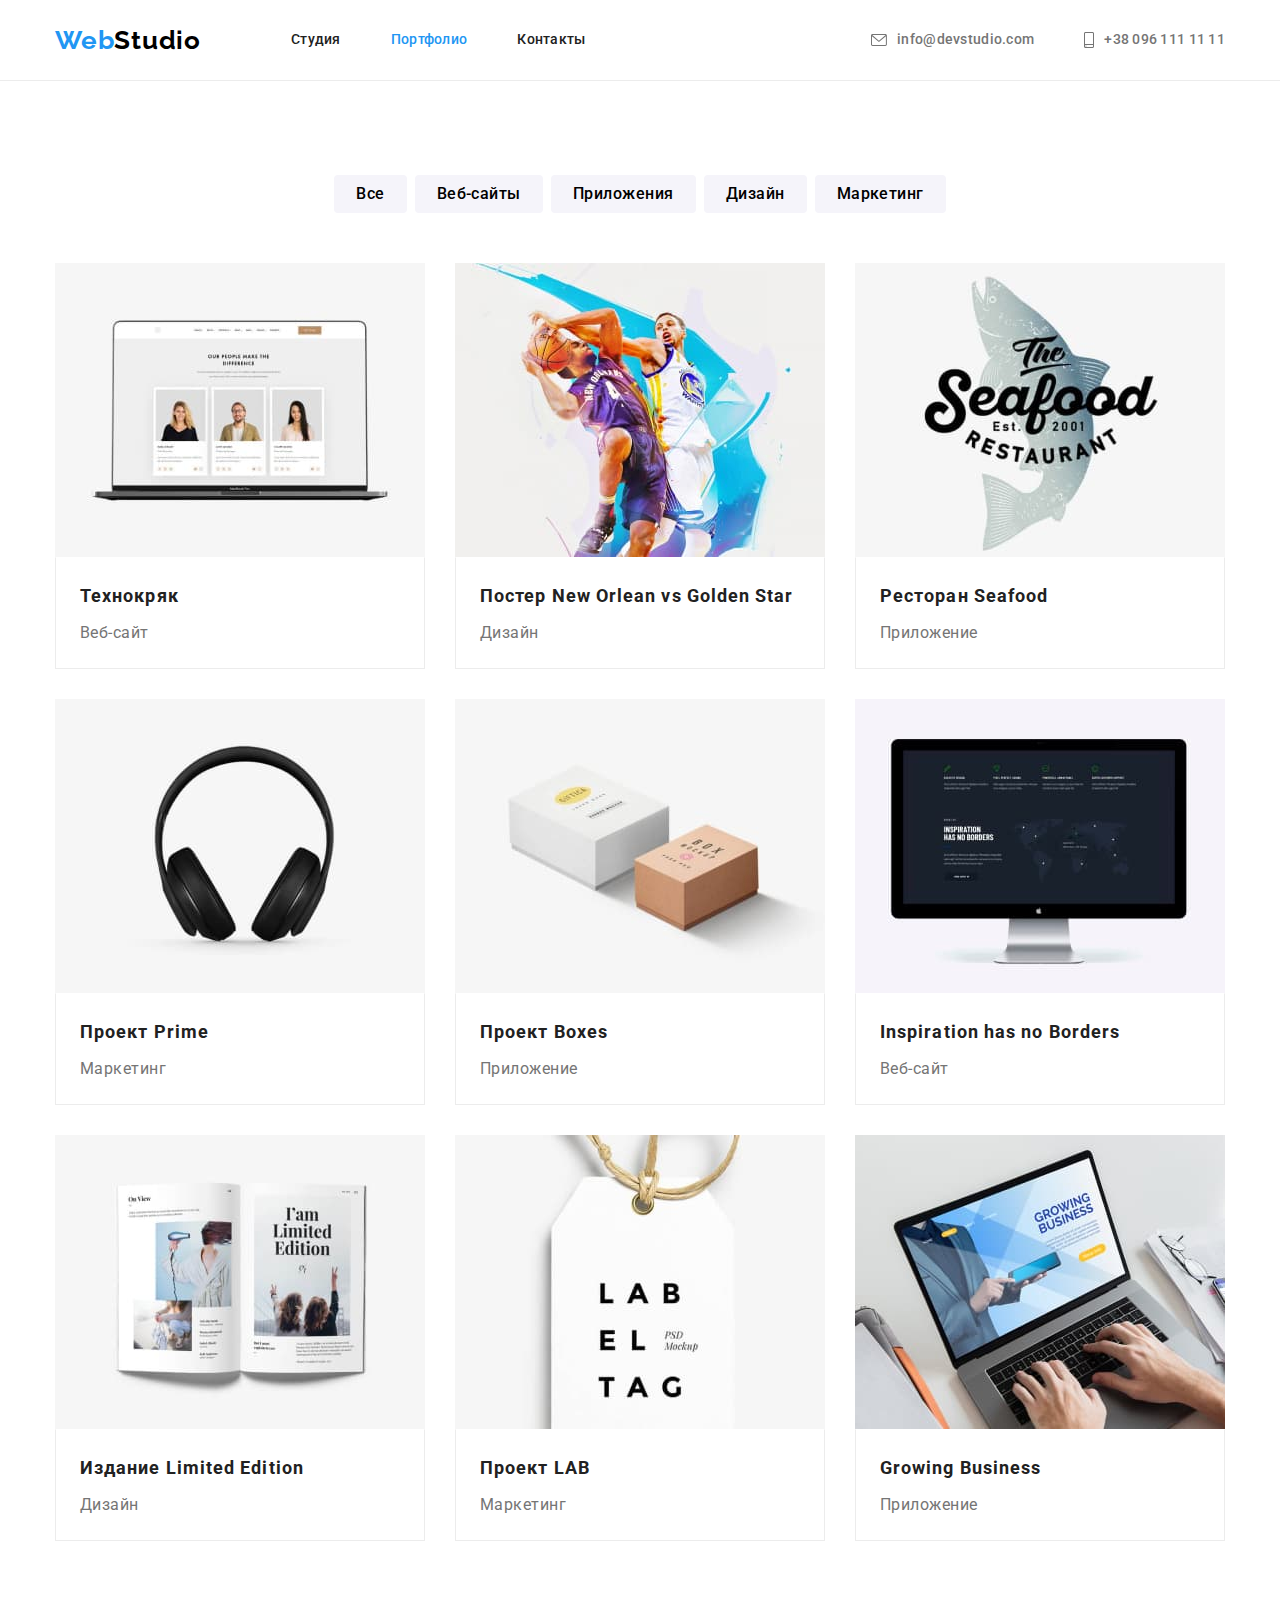
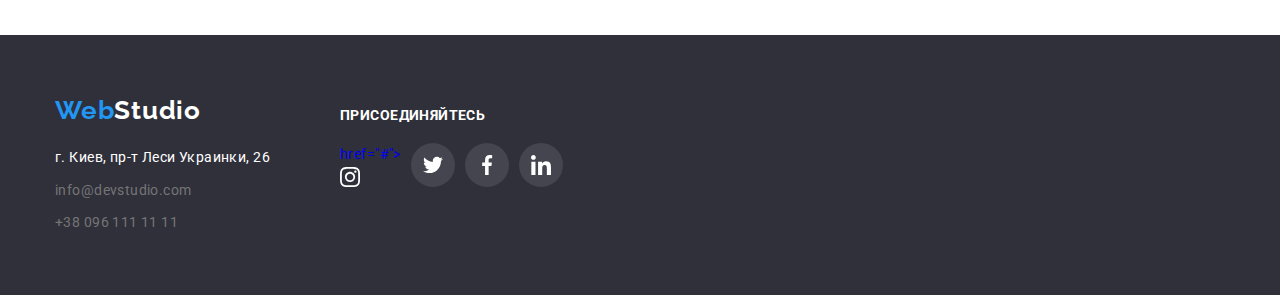
==== commit 527bbb6a: "some fix" ====
--- a/portfolio.html
+++ b/portfolio.html
@@ -27,12 +27,12 @@
       </nav>
       <ul class="contacts-list">
         <li class="item"><a class="link" href="mailto:info@devstudio.com">
-            <svg class="icon envelope" width="16px" height="12px">
+            <svg class="icon envelope" aria-label="связаться с нами по email" width="16px" height="12px">
               <use href="./images/symbol-defs.svg#icon-envelope"></use>
             </svg>
             info@devstudio.com</a></li>
         <li class="item"><a class="link" href="tel:+380961111111">
-            <svg svg class="icon smartphone" width="10px" height="16px">
+            <svg svg class="icon smartphone" aria-label="связаться с нами по телефону" width="10px" height="16px">
               <use href="./images/symbol-defs.svg#icon-smartphone"></use>
             </svg>
             +38 096 111 11 11</a></li>
@@ -152,22 +152,26 @@
         <p class="subscription-title">присоединяйтесь</p>
         <ul class="social-network footer list">
           <li class="network-item">
-            <a class="link" href="#"><svg class="icon" width="20px" height="20px">
+            <a class="#" href="#">href="#"><svg class="icon" aria-label="перейти на профиль в instagram" width="20px"
+                height="20px">
                 <use href="./images/symbol-defs.svg#icon-instagram"></use>
               </svg></a>
           </li>
           <li class="network-item">
-            <a class="link" href="#"><svg class="icon" width="20px" height="20px">
+            <a class="link" href="#"><svg class="icon" aria-label="перейти на профиль в twitter" width="20px"
+                height="20px">
                 <use href="./images/symbol-defs.svg#icon-twitter"></use>
               </svg></a>
           </li>
           <li class="network-item">
-            <a class="link" href="#"><svg class="icon" width="20px" height="20px">
+            <a class="link" href="#"><svg class="icon" aria-label="перейти на профиль в facebook" width="20px"
+                height="20px">
                 <use href="./images/symbol-defs.svg#icon-facebook"></use>
               </svg></a>
           </li>
           <li class="network-item">
-            <a class="link" href="#"><svg class="icon" width="20px" height="20px">
+            <a class="link" href="#"><svg class="icon" aria-label="перейти на профиль в linkedin" width="20px"
+                height="20px">
                 <use href="./images/symbol-defs.svg#icon-linkedin"></use>
               </svg></a>
           </li>
--- a/css/styles.css
+++ b/css/styles.css
@@ -216,6 +216,7 @@
 }
 
 /* benefits */
+
 .benefits .container {
   margin: 0 auto;
 }
@@ -234,11 +235,6 @@
   background-color: var(--section-background-color-comand);
   padding: 25px 100px;
   margin-bottom: 30px;
-}
-
-.benefits .icon {
-  width: 70px;
-  height: 70px;
 }
 
 .benefits .item:not(:first-child) {
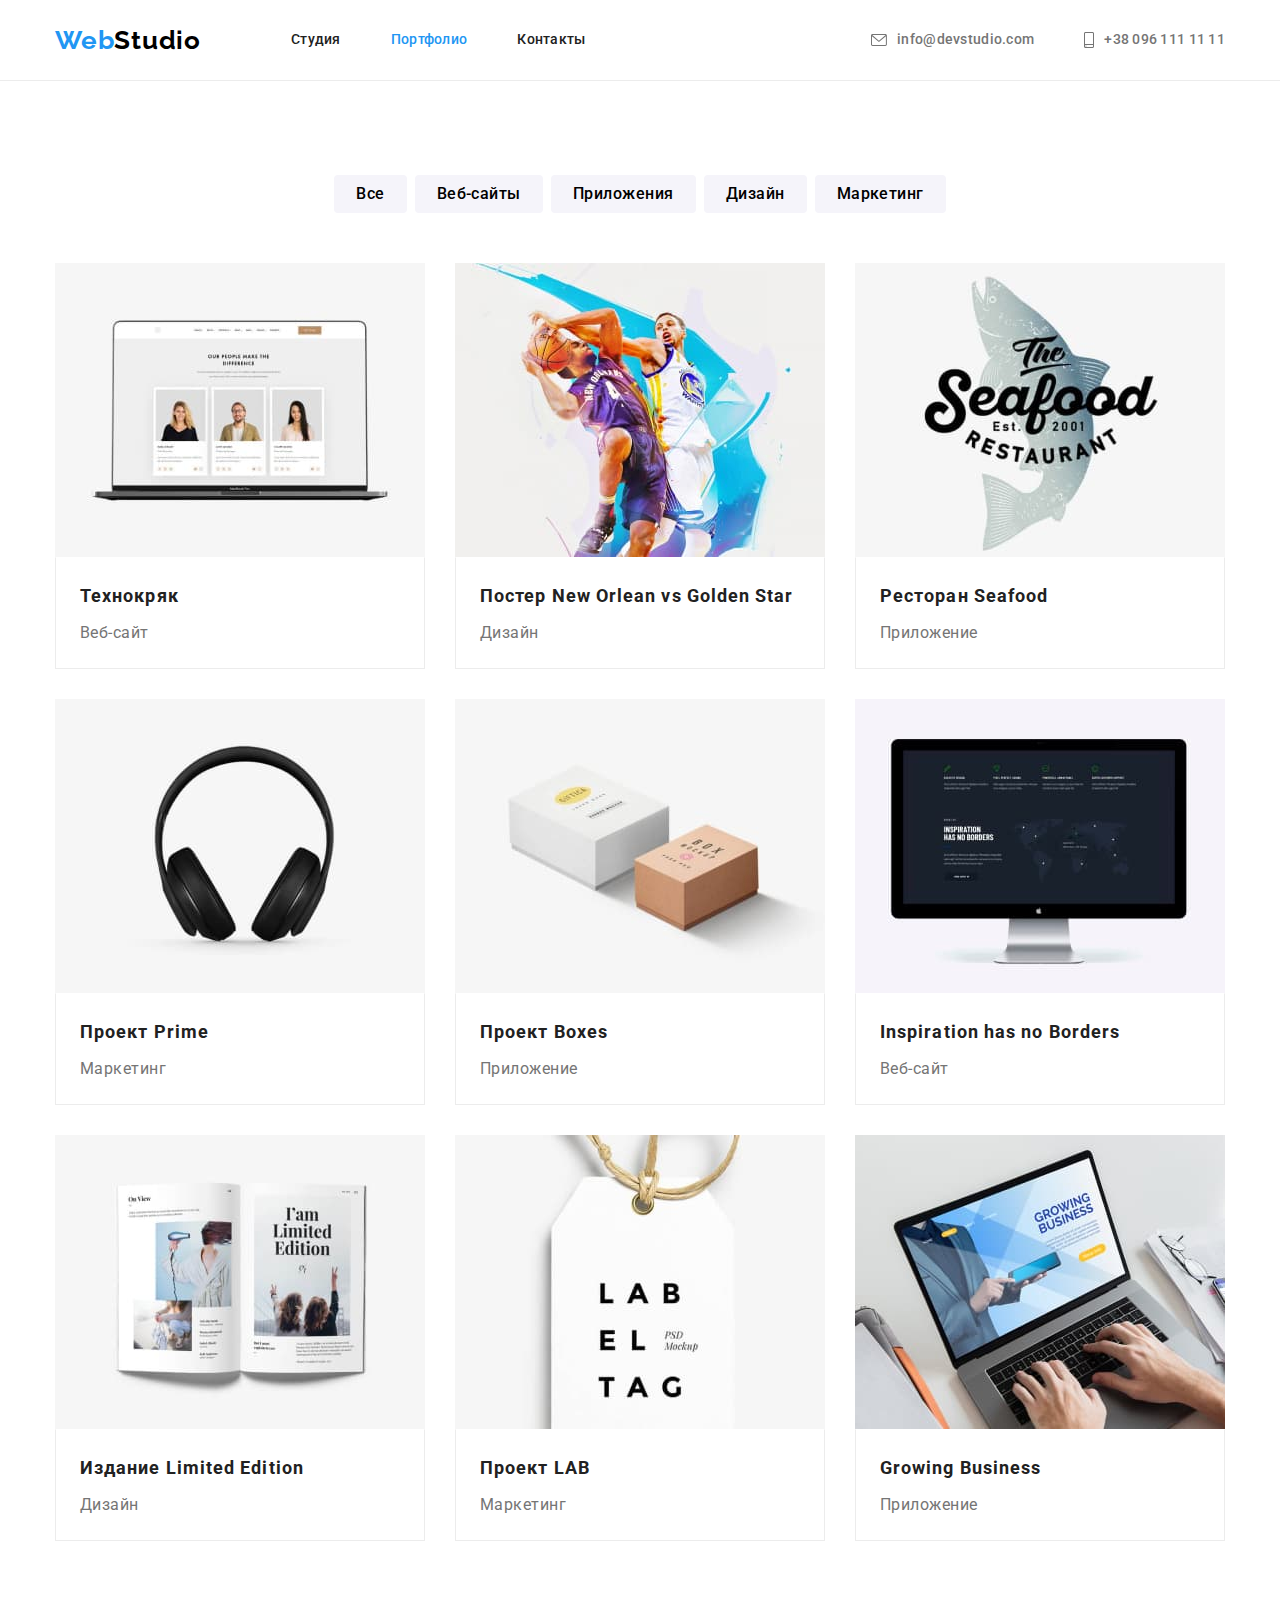
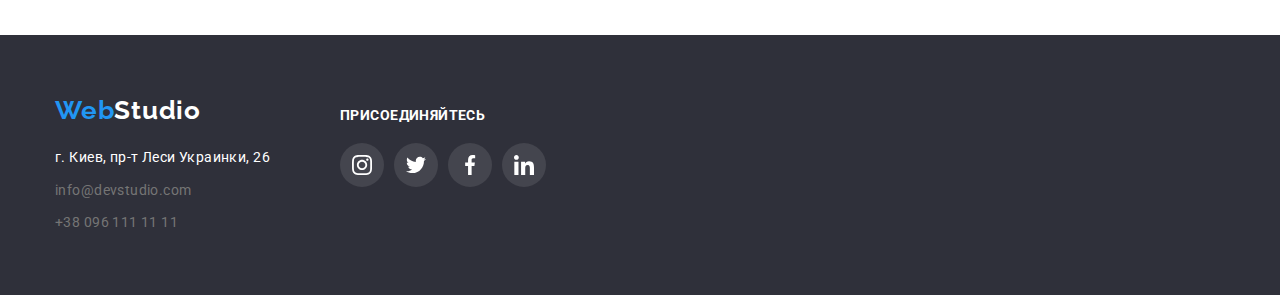
==== commit 606bcda4: "Update portfolio.html" ====
--- a/portfolio.html
+++ b/portfolio.html
@@ -152,26 +152,22 @@
         <p class="subscription-title">присоединяйтесь</p>
         <ul class="social-network footer list">
           <li class="network-item">
-            <a class="#" href="#">href="#"><svg class="icon" aria-label="перейти на профиль в instagram" width="20px"
-                height="20px">
+            <a class="link" href="#"><svg class="icon" width="20px" height="20px">
                 <use href="./images/symbol-defs.svg#icon-instagram"></use>
               </svg></a>
           </li>
           <li class="network-item">
-            <a class="link" href="#"><svg class="icon" aria-label="перейти на профиль в twitter" width="20px"
-                height="20px">
+            <a class="link" href="#"><svg class="icon" width="20px" height="20px">
                 <use href="./images/symbol-defs.svg#icon-twitter"></use>
               </svg></a>
           </li>
           <li class="network-item">
-            <a class="link" href="#"><svg class="icon" aria-label="перейти на профиль в facebook" width="20px"
-                height="20px">
+            <a class="link" href="#"><svg class="icon" width="20px" height="20px">
                 <use href="./images/symbol-defs.svg#icon-facebook"></use>
               </svg></a>
           </li>
           <li class="network-item">
-            <a class="link" href="#"><svg class="icon" aria-label="перейти на профиль в linkedin" width="20px"
-                height="20px">
+            <a class="link" href="#"><svg class="icon" width="20px" height="20px">
                 <use href="./images/symbol-defs.svg#icon-linkedin"></use>
               </svg></a>
           </li>
